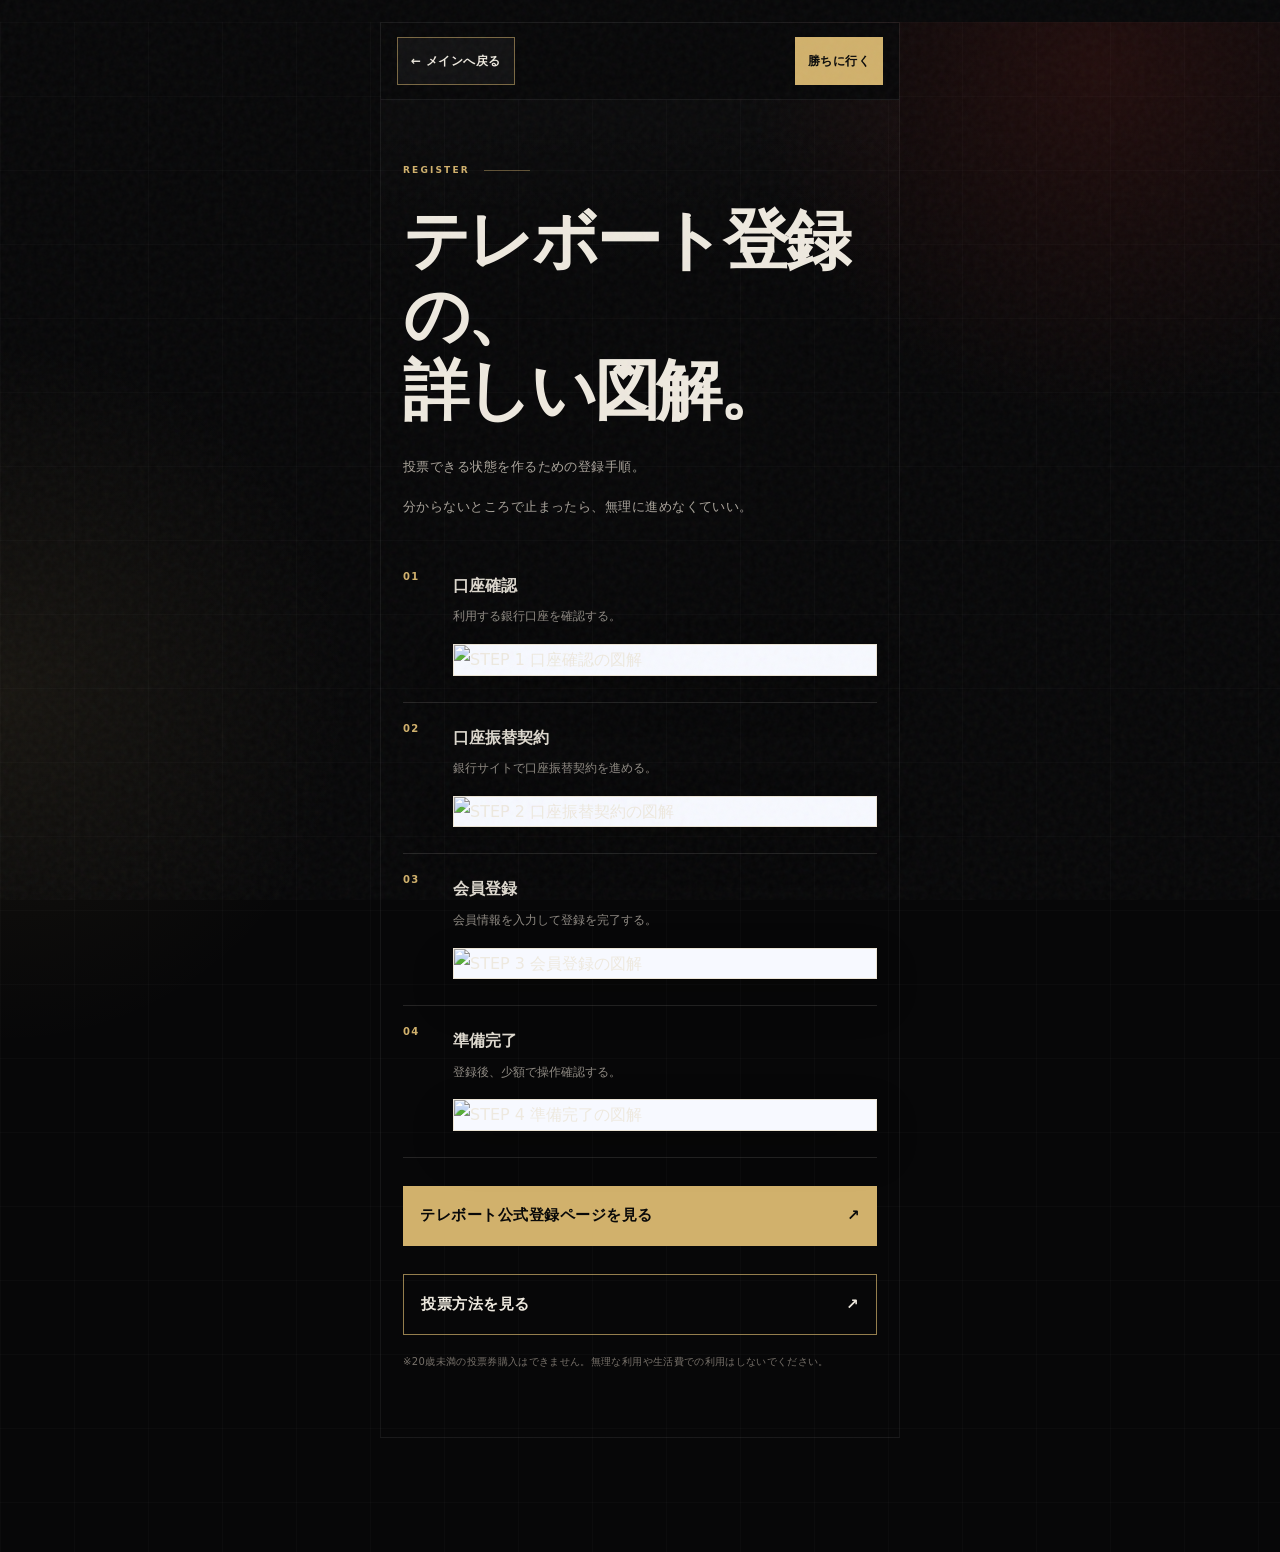
==== register.html @ 72291a84 "Add files via upload" ====
<!doctype html>
<html lang="ja">
<head>
  <meta charset="utf-8">
  <meta name="viewport" content="width=device-width, initial-scale=1">
  <title>TRAVIS | テレボート登録</title>
  <link rel="icon" href="./favicon.svg">
  <link rel="stylesheet" href="./style.css">
</head>
<body>
  <div class="site-shell">
    <header class="detail-header">
      <a class="back-main" href="./index.html#how">← メインへ戻る</a>
      <a class="header-cta" href="https://lin.ee/YRAiTYb">勝ちに行く</a>
    </header>

    <main>
      <section class="section detail-hero">
        <p class="label">REGISTER</p>
        <h1>テレボート登録の、<br>詳しい図解。</h1>
        <div class="copy">
          <p>投票できる状態を作るための登録手順。</p>
          <p>分からないところで止まったら、無理に進めなくていい。</p>
        </div>
      </section>

      <section class="section detail-steps">
        <ol class="steps">
          <li><small>01</small><div><b>口座確認</b><p>利用する銀行口座を確認する。</p><figure class="step-illustration wide"><img src="./assets/register-step-1.png" alt="STEP 1 口座確認の図解"></figure></div></li>
          <li><small>02</small><div><b>口座振替契約</b><p>銀行サイトで口座振替契約を進める。</p><figure class="step-illustration wide"><img src="./assets/register-step-2.png" alt="STEP 2 口座振替契約の図解"></figure></div></li>
          <li><small>03</small><div><b>会員登録</b><p>会員情報を入力して登録を完了する。</p><figure class="step-illustration wide"><img src="./assets/register-step-3.png" alt="STEP 3 会員登録の図解"></figure></div></li>
          <li><small>04</small><div><b>準備完了</b><p>登録後、少額で操作確認する。</p><figure class="step-illustration wide"><img src="./assets/register-step-4.png" alt="STEP 4 準備完了の図解"></figure></div></li>
        </ol>

        <a class="primary-cta" href="https://www.boatrace.jp/bosyu/">テレボート公式登録ページを見る <i>↗</i></a>
        <a class="secondary-cta" href="./vote.html">投票方法を見る <i>↗</i></a>
        <p class="safety-note">※20歳未満の投票券購入はできません。無理な利用や生活費での利用はしないでください。</p>
      </section>
    </main>
  </div>
</body>
</html>
---- style.css ----
@font-face{
  font-family:"TRAVIS Hand";
  src:url("./assets/Yomogi-Regular.ttf") format("truetype");
  font-weight:400;
  font-style:normal;
  font-display:swap;
}

:root{
  --bg:#070708;
  --panel:#111113;
  --panel2:#171719;
  --paper:#eee9df;
  --muted:#918c84;
  --dim:#625e58;
  --line:rgba(238,233,223,.13);
  --gold:#d1b16c;
  --red:#c74a40;
  --serif:"Yu Mincho","Hiragino Mincho ProN","Noto Serif JP",serif;
  --sans:"Noto Sans JP","Yu Gothic",system-ui,sans-serif;
}

*{box-sizing:border-box}
html{background:var(--bg);scroll-behavior:smooth}
body{
  margin:0;
  min-height:100svh;
  padding:0 0 92px;
  overflow-x:hidden;
  color:var(--paper);
  background:
    radial-gradient(circle at 86% 3%,rgba(151,39,31,.18),transparent 22rem),
    radial-gradient(circle at 0 44%,rgba(209,177,108,.08),transparent 22rem),
    linear-gradient(rgba(255,255,255,.018) 1px,transparent 1px),
    linear-gradient(90deg,rgba(255,255,255,.018) 1px,transparent 1px),
    var(--bg);
  background-size:auto,auto,74px 74px,74px 74px,auto;
  font-family:var(--sans);
  line-height:1.85;
  font-feature-settings:"palt";
}
body:before{
  position:fixed;
  z-index:999;
  inset:0;
  pointer-events:none;
  opacity:.045;
  content:"";
  background-image:url("data:image/svg+xml,%3Csvg viewBox='0 0 180 180' xmlns='http://www.w3.org/2000/svg'%3E%3Cfilter id='n'%3E%3CfeTurbulence type='fractalNoise' baseFrequency='.85' numOctaves='4'/%3E%3C/filter%3E%3Crect width='100%25' height='100%25' filter='url(%23n)'/%3E%3C/svg%3E");
}
a{color:inherit;text-decoration:none}
img{max-width:100%;display:block}

.site-shell{
  width:min(100%,520px);
  margin:0 auto;
  border-inline:1px solid rgba(255,255,255,.05);
  background:linear-gradient(180deg,rgba(255,255,255,.018),transparent 260px);
}

.site-header,.detail-header{
  position:sticky;
  z-index:40;
  top:0;
  display:flex;
  align-items:center;
  justify-content:space-between;
  gap:12px;
  min-height:64px;
  padding:14px 16px;
  border-bottom:1px solid rgba(255,255,255,.07);
  background:rgba(7,7,8,.9);
  backdrop-filter:blur(16px);
}
.brand{display:inline-flex;align-items:center;gap:10px;font:800 12px/1 var(--sans);letter-spacing:.12em}
.brand-mark{display:grid;width:31px;height:31px;place-items:center;border:1px solid rgba(209,177,108,.65);color:var(--gold);font-family:var(--serif)}
.header-cta,.back-main{display:inline-flex;min-height:48px;align-items:center;justify-content:center;padding:10px 13px;color:#090909;background:var(--gold);font-size:12px;font-weight:900;letter-spacing:.035em}
.back-main{color:var(--paper);background:rgba(255,255,255,.04);border:1px solid rgba(209,177,108,.55)}

.section{padding:66px 22px}
.label{display:flex;align-items:center;gap:14px;margin:0 0 28px;color:var(--gold);font:800 9px/1 var(--sans);letter-spacing:.24em}
.label:after{width:46px;height:1px;background:rgba(209,177,108,.42);content:""}
h1,h2,h3{margin:0;font-family:var(--serif);font-weight:600;letter-spacing:-.055em}
h1{font-size:clamp(42px,13vw,66px);line-height:1.14}
h2{font-size:clamp(31px,8.8vw,44px);line-height:1.45}
h1 span{display:block;margin-top:8px;color:#aaa59d;font-size:.44em;letter-spacing:-.04em}
h1 em{color:var(--gold);font-style:normal}
.hero-utilities,.hero-rise{white-space:nowrap}
.hero-utilities{font-size:.58em;letter-spacing:-.07em}
.hero-rise{font-size:.4em;letter-spacing:-.045em}
.hero-rise em{font-size:1.35em;font-weight:700}
.copy{margin:26px 0 0;color:#aaa49b;font-size:13px;letter-spacing:.035em}
.copy p{margin:0 0 16px}
.red{color:var(--red)}
.gold{color:var(--gold)}

.hero{min-height:100svh;padding-top:54px}
.hero-lead{margin:28px 0 0;padding-left:16px;border-left:1px solid var(--red);color:#d7d0c4;font-family:var(--serif);font-size:15px;line-height:1.95}
.hero-photo{position:relative;height:390px;margin:36px -4px 0;overflow:hidden;border:1px solid var(--line);background:#0e0e10}
.hero-photo img{width:100%;height:100%;object-fit:cover;object-position:68% center;filter:brightness(.74) saturate(.76) contrast(1.04)}
.hero-photo:after,.image-card:after{position:absolute;inset:0;background:linear-gradient(180deg,rgba(4,4,5,.02),rgba(4,4,5,.12) 44%,rgba(4,4,5,.78));content:""}
.hero-photo figcaption{position:absolute;z-index:2;right:18px;bottom:16px;left:18px;display:grid;grid-template-columns:auto 1fr;gap:3px 13px;color:#ddd7cb;font-family:var(--serif)}
.hero-photo small{color:var(--gold);font:800 8px var(--sans);letter-spacing:.2em}
.hero-photo b{font-size:16px;letter-spacing:.04em}

.primary-cta,.secondary-cta{
  display:grid;
  grid-template-columns:1fr auto;
  align-items:center;
  gap:12px;
  min-height:54px;
  width:100%;
  margin-top:28px;
  padding:16px 17px;
  color:#090909;
  background:var(--gold);
  font-size:15px;
  font-weight:900;
  letter-spacing:.035em;
}
.secondary-cta{color:var(--paper);background:transparent;border:1px solid rgba(209,177,108,.7)}
.primary-cta i,.secondary-cta i{font-style:normal}
.primary-cta.line-cta{
  color:#fff;
  background:linear-gradient(135deg,#06c755,#00a843);
  box-shadow:0 12px 34px rgba(6,199,85,.22);
}
.primary-cta.line-cta i{
  color:#fff;
}

.image-card{position:relative;height:250px;margin:30px 0 0;overflow:hidden;border:1px solid var(--line);background:#111}
.image-card img{width:100%;height:100%;object-fit:cover}
.image-card.paper img{object-position:center top;filter:brightness(.68) saturate(.74) sepia(.14)}
.image-card figcaption{position:absolute;z-index:2;right:16px;bottom:14px;left:16px;color:#d7d1c5;font-size:11px;letter-spacing:.04em}

.big-answer{margin:22px 0 0;color:#e5dfd3;font:600 clamp(25px,7vw,38px)/1.55 var(--serif);letter-spacing:-.045em}
.recommend-grid,.two-card{display:grid;gap:13px;margin:32px 0 0}
.recommend-card,.guide-card{
  position:relative;
  display:grid;
  grid-template-columns:1fr auto;
  gap:7px 14px;
  min-height:112px;
  padding:20px 18px;
  border:1px solid rgba(209,177,108,.46);
  background:linear-gradient(135deg,rgba(209,177,108,.12),rgba(255,255,255,.025)),#121214;
}
.recommend-card figure{
  grid-column:1/-1;
  margin:-7px -5px 10px;
  overflow:hidden;
  border:1px solid rgba(255,255,255,.1);
  background:#080809;
}
.recommend-card figure img{
  width:100%;
  aspect-ratio:16/9;
  object-fit:cover;
  object-position:center;
}
.recommend-card small,.guide-card small{grid-column:1/-1;color:var(--gold);font:800 9px var(--sans);letter-spacing:.18em}
.recommend-card b,.guide-card b{align-self:end;color:#eee7db;font-size:17px}
.recommend-card p,.guide-card p{grid-column:1/-1;margin:0;color:#8f8a82;font-size:12px}
.recommend-card i{
  display:inline-flex;
  min-height:48px;
  align-items:center;
  justify-content:center;
  align-self:end;
  justify-self:start;
  padding:11px 14px;
  color:#090909;
  background:var(--gold);
  font-style:normal;
  font-size:12px;
  font-weight:900;
  letter-spacing:.035em;
}
.guide-card span{align-self:end;color:var(--gold);font-size:12px;font-weight:900}

.safety-note{margin:18px 0 0;color:#77716a;font-size:10px;line-height:1.75;letter-spacing:.035em}

.slider-section{overflow:hidden}
.swipe-hint{display:inline-flex;margin:22px 0 14px;padding:7px 10px;color:#090909;background:var(--gold);font-size:11px;font-weight:900}
.slider{display:flex;gap:14px;margin:0 -22px 0 0;padding:0 22px 10px 0;overflow-x:auto;overflow-y:hidden;overscroll-behavior-x:contain;scroll-snap-type:x mandatory;scrollbar-width:none}
.slider::-webkit-scrollbar{display:none}
.slide-card{
  flex:0 0 84%;
  height:360px;
  padding:0;
  overflow:hidden;
  border:1px solid var(--line);
  background:#101012;
  scroll-snap-align:start;
  cursor:pointer;
}
.slide-card img{width:100%;height:100%;object-fit:cover}
.slider-dots{display:flex;justify-content:center;gap:7px;margin-top:12px}
.slider-dots span{width:7px;height:7px;border-radius:50%;background:#4d4944}
.slider-dots span.active{background:var(--gold)}

.final-section{min-height:78svh;display:flex;flex-direction:column;justify-content:center;text-align:left}
.primary-cta.final{margin-top:36px}
.footer{padding:42px 22px 28px;border-top:1px solid var(--line);color:#66615b;font-size:10px;letter-spacing:.08em}

.bottom-nav{
  position:fixed;
  z-index:1000;
  right:0;
  bottom:0;
  left:0;
  display:grid;
  grid-template-columns:repeat(4,1fr);
  width:min(100%,520px);
  margin:0 auto;
  padding:8px 8px calc(8px + env(safe-area-inset-bottom));
  border-top:1px solid rgba(209,177,108,.36);
  background:rgba(7,7,8,.94);
  backdrop-filter:blur(16px);
}
.bottom-nav a{display:flex;min-height:50px;align-items:center;justify-content:center;border-right:1px solid rgba(255,255,255,.08);color:#aaa49b;font-size:11px;font-weight:900}
.bottom-nav a:last-child{border-right:0}
.bottom-nav a.win{color:#090909;background:var(--gold)}

.detail-hero{padding-bottom:24px}
.detail-steps{padding-top:12px}
.steps{display:grid;gap:20px;margin:0;padding:0;list-style:none}
.steps li{display:grid;grid-template-columns:38px 1fr;gap:12px;padding-bottom:22px;border-bottom:1px solid var(--line)}
.steps small{color:var(--gold);font:800 10px var(--sans);letter-spacing:.14em}
.steps b{display:block;color:#ddd8ce;font-size:16px}
.steps p{margin:6px 0 0;color:#8e8982;font-size:12px;line-height:1.8}
.step-illustration{margin:16px 0 4px;overflow:hidden;border:1px solid rgba(209,177,108,.28);background:#f7f9ff;box-shadow:0 18px 42px rgba(0,0,0,.26)}
.step-illustration img{width:100%;height:auto;display:block}
.step-illustration.wide img{height:auto;object-fit:contain;object-position:center}
.step-illustration.tall{width:min(100%,360px);margin-right:auto;margin-left:auto}
.step-illustration.tall img{max-height:620px;object-fit:contain}

.lightbox{position:fixed;z-index:1200;inset:0;display:none;align-items:center;justify-content:center;padding:18px;background:rgba(0,0,0,.86)}
.lightbox.is-open{display:flex}
.lightbox img{max-width:100%;max-height:86svh;object-fit:contain;border:1px solid rgba(209,177,108,.45)}
.lightbox-close{position:absolute;top:14px;right:14px;width:48px;height:48px;border:1px solid rgba(209,177,108,.55);color:var(--paper);background:#0b0b0c;font-size:28px}

@media(min-width:720px){
  .site-shell{margin-block:22px;border:1px solid rgba(255,255,255,.06)}
}
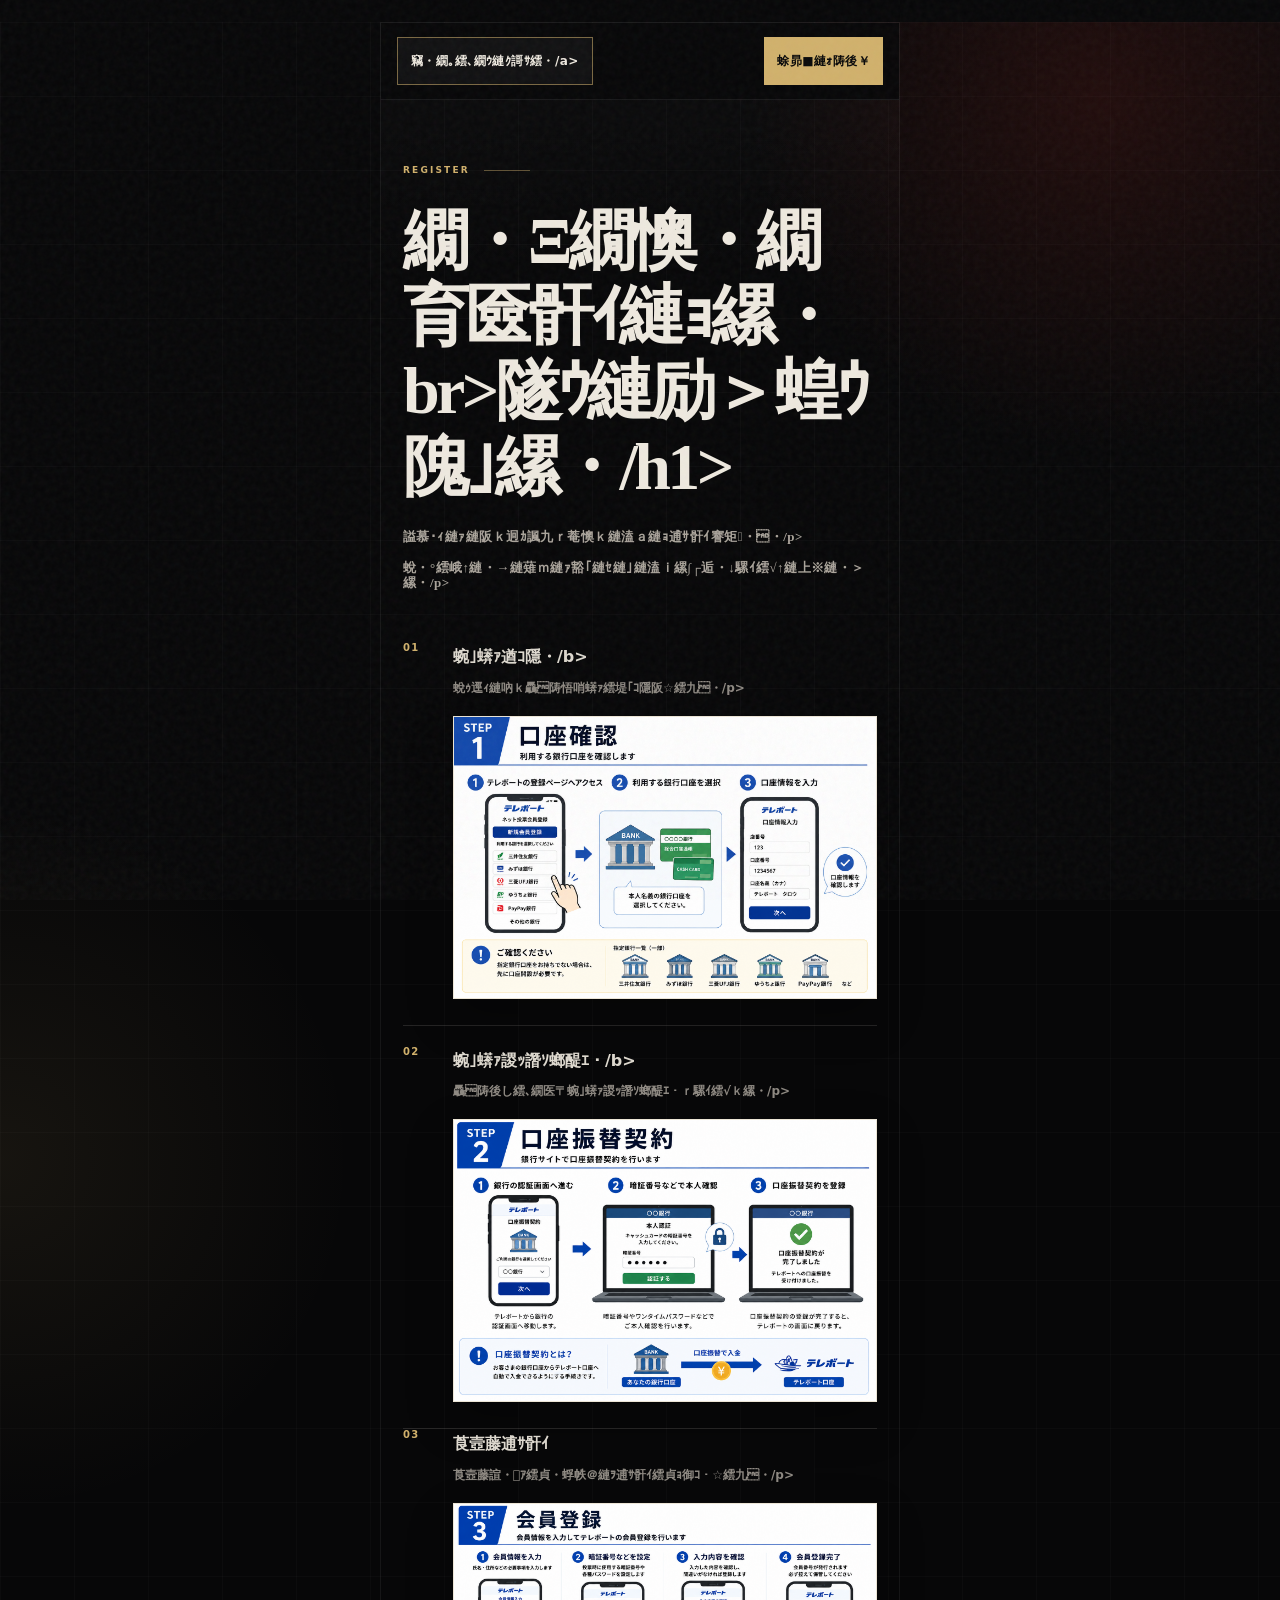
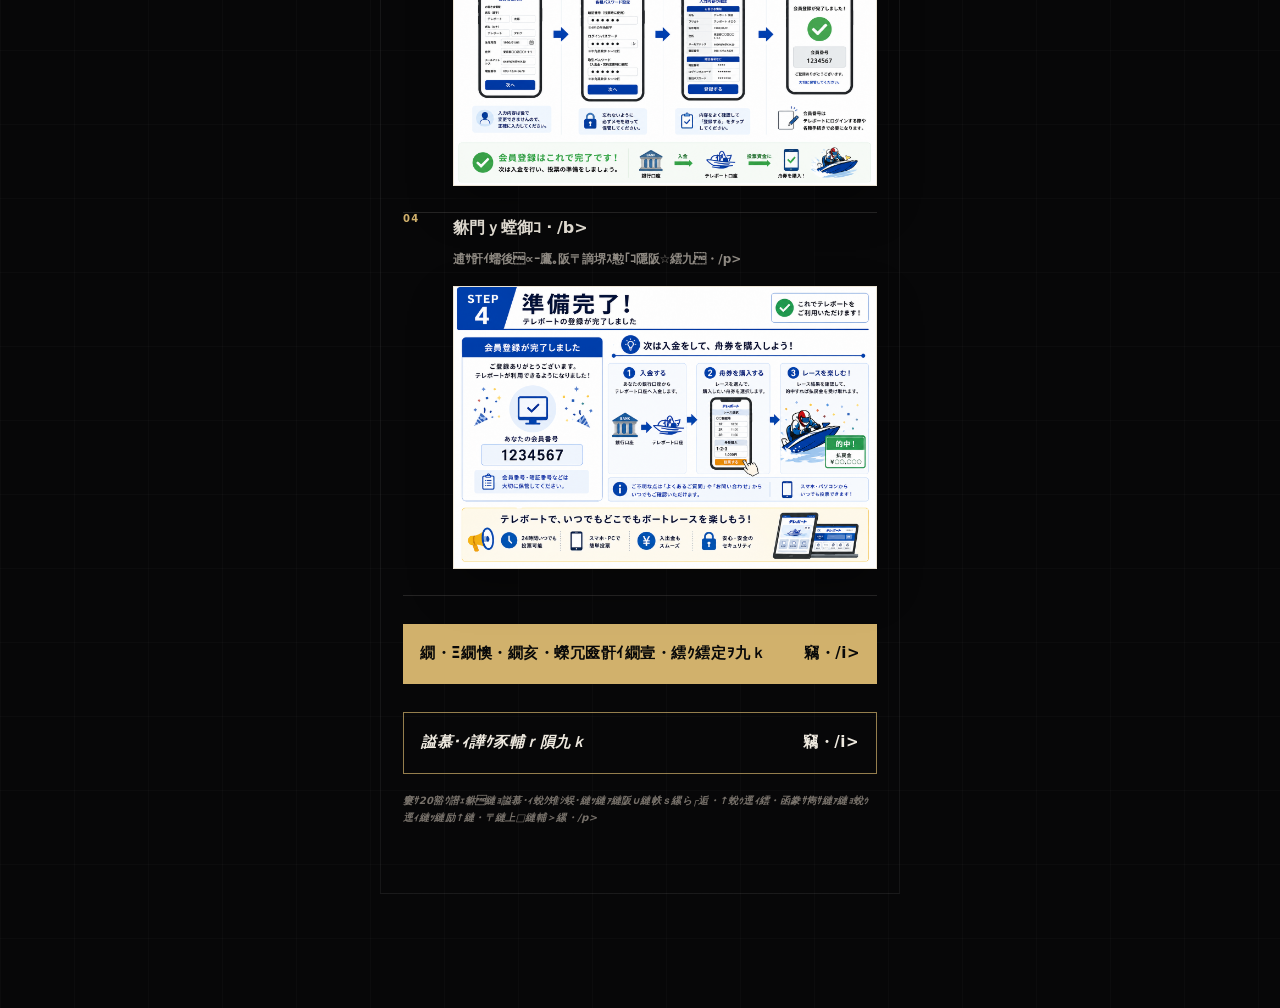
==== commit c4b16cd8: "Add files via upload" ====
--- a/register.html
+++ b/register.html
@@ -1,42 +1,43 @@
-<!doctype html>
+﻿<!doctype html>
 <html lang="ja">
 <head>
   <meta charset="utf-8">
   <meta name="viewport" content="width=device-width, initial-scale=1">
-  <title>TRAVIS | テレボート登録</title>
+  <title>TRAVIS | 繝・Ξ繝懊・繝育匳骭ｲ</title>
   <link rel="icon" href="./favicon.svg">
   <link rel="stylesheet" href="./style.css">
 </head>
 <body>
   <div class="site-shell">
     <header class="detail-header">
-      <a class="back-main" href="./index.html#how">← メインへ戻る</a>
-      <a class="header-cta" href="https://lin.ee/YRAiTYb">勝ちに行く</a>
+      <a class="back-main" href="./index.html#how">竊・繝｡繧､繝ｳ縺ｸ謌ｻ繧・/a>
+      <a class="header-cta" href="https://lin.ee/YRAiTYb">蜍昴■縺ｫ陦後￥</a>
     </header>
 
     <main>
       <section class="section detail-hero">
         <p class="label">REGISTER</p>
-        <h1>テレボート登録の、<br>詳しい図解。</h1>
+        <h1>繝・Ξ繝懊・繝育匳骭ｲ縺ｮ縲・br>隧ｳ縺励＞蝗ｳ隗｣縲・/h1>
         <div class="copy">
-          <p>投票できる状態を作るための登録手順。</p>
-          <p>分からないところで止まったら、無理に進めなくていい。</p>
+          <p>謚慕･ｨ縺ｧ縺阪ｋ迥ｶ諷九ｒ菴懊ｋ縺溘ａ縺ｮ逋ｻ骭ｲ謇矩・・/p>
+          <p>蛻・°繧峨↑縺・→縺薙ｍ縺ｧ豁｢縺ｾ縺｣縺溘ｉ縲∫┌逅・↓騾ｲ繧√↑縺上※縺・＞縲・/p>
         </div>
       </section>
 
       <section class="section detail-steps">
         <ol class="steps">
-          <li><small>01</small><div><b>口座確認</b><p>利用する銀行口座を確認する。</p><figure class="step-illustration wide"><img src="./assets/register-step-1.png" alt="STEP 1 口座確認の図解"></figure></div></li>
-          <li><small>02</small><div><b>口座振替契約</b><p>銀行サイトで口座振替契約を進める。</p><figure class="step-illustration wide"><img src="./assets/register-step-2.png" alt="STEP 2 口座振替契約の図解"></figure></div></li>
-          <li><small>03</small><div><b>会員登録</b><p>会員情報を入力して登録を完了する。</p><figure class="step-illustration wide"><img src="./assets/register-step-3.png" alt="STEP 3 会員登録の図解"></figure></div></li>
-          <li><small>04</small><div><b>準備完了</b><p>登録後、少額で操作確認する。</p><figure class="step-illustration wide"><img src="./assets/register-step-4.png" alt="STEP 4 準備完了の図解"></figure></div></li>
+          <li><small>01</small><div><b>蜿｣蠎ｧ遒ｺ隱・/b><p>蛻ｩ逕ｨ縺吶ｋ驫陦悟哨蠎ｧ繧堤｢ｺ隱阪☆繧九・/p><figure class="step-illustration wide"><img src="./register-step-1.png" alt="STEP 1 蜿｣蠎ｧ遒ｺ隱阪・蝗ｳ隗｣"></figure></div></li>
+          <li><small>02</small><div><b>蜿｣蠎ｧ謖ｯ譖ｿ螂醍ｴ・/b><p>驫陦後し繧､繝医〒蜿｣蠎ｧ謖ｯ譖ｿ螂醍ｴ・ｒ騾ｲ繧√ｋ縲・/p><figure class="step-illustration wide"><img src="./register-step-2.png" alt="STEP 2 蜿｣蠎ｧ謖ｯ譖ｿ螂醍ｴ・・蝗ｳ隗｣"></figure></div></li>
+          <li><small>03</small><div><b>莨壼藤逋ｻ骭ｲ</b><p>莨壼藤諠・ｱ繧貞・蜉帙＠縺ｦ逋ｻ骭ｲ繧貞ｮ御ｺ・☆繧九・/p><figure class="step-illustration wide"><img src="./register-step-3.png" alt="STEP 3 莨壼藤逋ｻ骭ｲ縺ｮ蝗ｳ隗｣"></figure></div></li>
+          <li><small>04</small><div><b>貅門ｙ螳御ｺ・/b><p>逋ｻ骭ｲ蠕後∝ｰ鷹｡阪〒謫堺ｽ懃｢ｺ隱阪☆繧九・/p><figure class="step-illustration wide"><img src="./register-step-4.png" alt="STEP 4 貅門ｙ螳御ｺ・・蝗ｳ隗｣"></figure></div></li>
         </ol>
 
-        <a class="primary-cta" href="https://www.boatrace.jp/bosyu/">テレボート公式登録ページを見る <i>↗</i></a>
-        <a class="secondary-cta" href="./vote.html">投票方法を見る <i>↗</i></a>
-        <p class="safety-note">※20歳未満の投票券購入はできません。無理な利用や生活費での利用はしないでください。</p>
+        <a class="primary-cta" href="https://www.boatrace.jp/bosyu/">繝・Ξ繝懊・繝亥・蠑冗匳骭ｲ繝壹・繧ｸ繧定ｦ九ｋ <i>竊・/i></a>
+        <a class="secondary-cta" href="./vote.html">謚慕･ｨ譁ｹ豕輔ｒ隕九ｋ <i>竊・/i></a>
+        <p class="safety-note">窶ｻ20豁ｳ譛ｪ貅縺ｮ謚慕･ｨ蛻ｸ雉ｼ蜈･縺ｯ縺ｧ縺阪∪縺帙ｓ縲ら┌逅・↑蛻ｩ逕ｨ繧・函豢ｻ雋ｻ縺ｧ縺ｮ蛻ｩ逕ｨ縺ｯ縺励↑縺・〒縺上□縺輔＞縲・/p>
       </section>
     </main>
   </div>
 </body>
 </html>
+
--- a/style.css
+++ b/style.css
@@ -1,6 +1,6 @@
-@font-face{
+﻿@font-face{
   font-family:"TRAVIS Hand";
-  src:url("./assets/Yomogi-Regular.ttf") format("truetype");
+  src:url("./Yomogi-Regular.ttf") format("truetype");
   font-weight:400;
   font-style:normal;
   font-display:swap;
@@ -244,3 +244,4 @@
 @media(min-width:720px){
   .site-shell{margin-block:22px;border:1px solid rgba(255,255,255,.06)}
 }
+
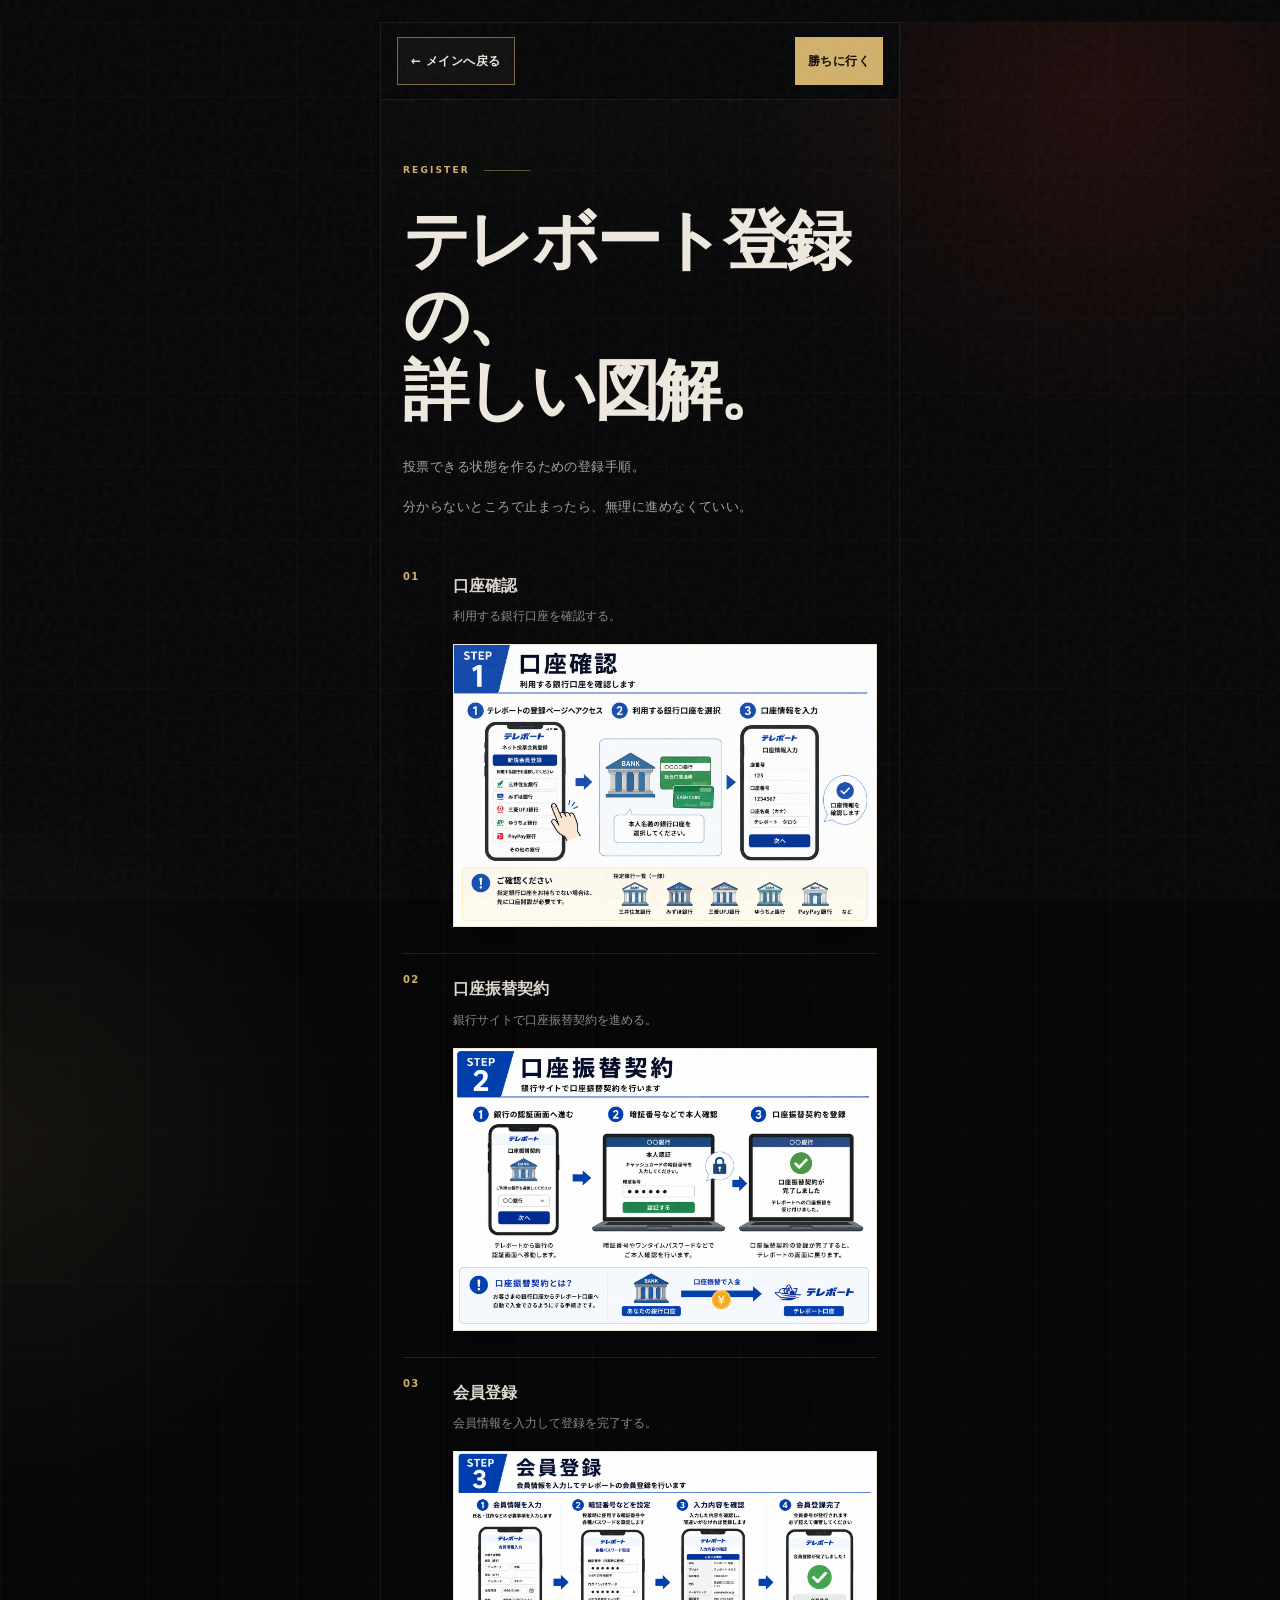
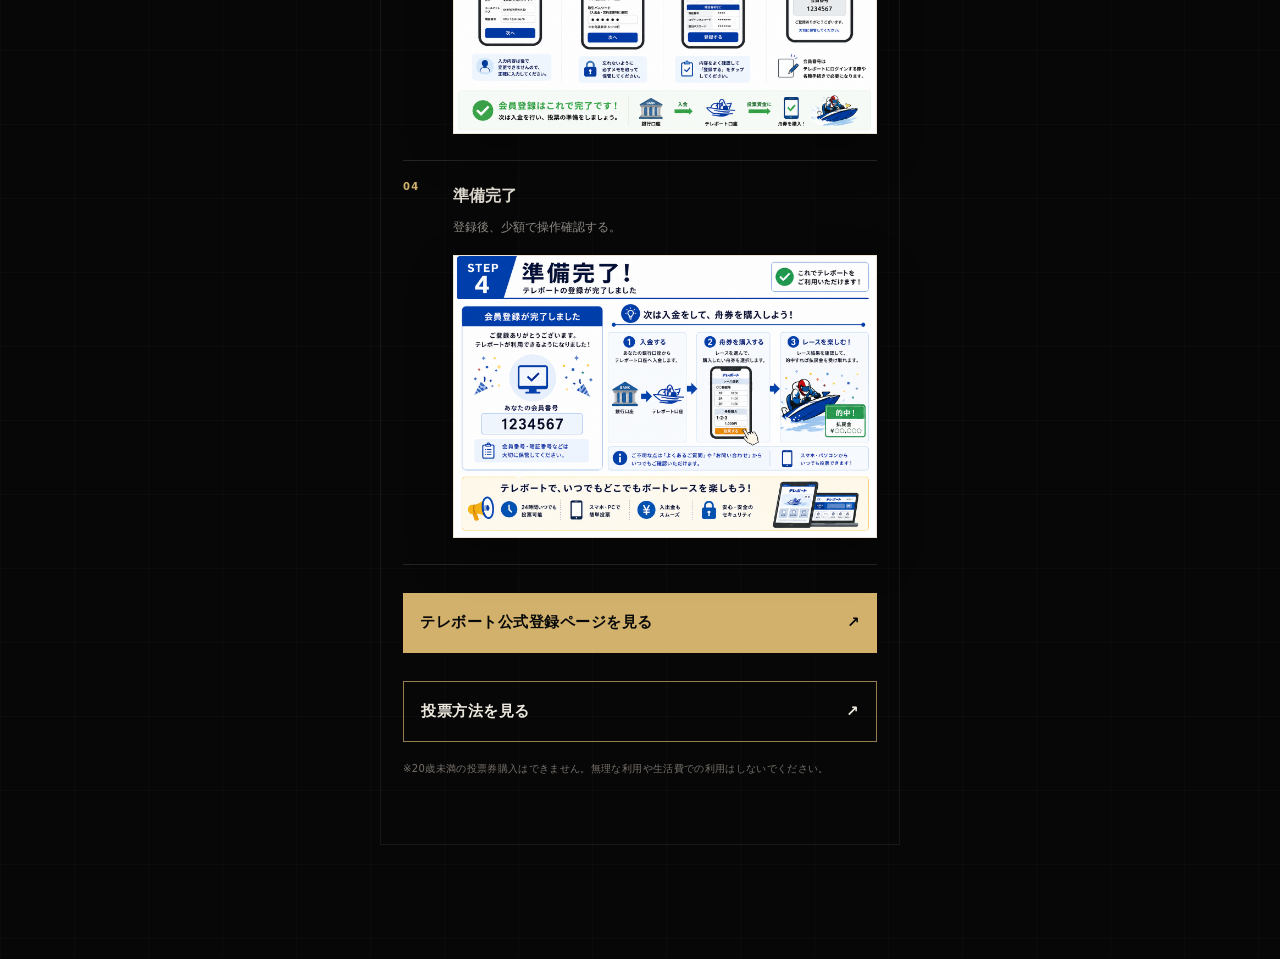
==== commit 40110077: "Add files via upload" ====
--- a/register.html
+++ b/register.html
@@ -1,43 +1,78 @@
-﻿<!doctype html>
+<!doctype html>
 <html lang="ja">
 <head>
   <meta charset="utf-8">
   <meta name="viewport" content="width=device-width, initial-scale=1">
-  <title>TRAVIS | 繝・Ξ繝懊・繝育匳骭ｲ</title>
+  <title>TRAVIS | &#12486;&#12524;&#12508;&#12540;&#12488;&#30331;&#37682;</title>
   <link rel="icon" href="./favicon.svg">
   <link rel="stylesheet" href="./style.css">
 </head>
 <body>
   <div class="site-shell">
     <header class="detail-header">
-      <a class="back-main" href="./index.html#how">竊・繝｡繧､繝ｳ縺ｸ謌ｻ繧・/a>
-      <a class="header-cta" href="https://lin.ee/YRAiTYb">蜍昴■縺ｫ陦後￥</a>
+      <a class="back-main" href="./index.html#how">&#8592; &#12513;&#12452;&#12531;&#12408;&#25147;&#12427;</a>
+      <a class="header-cta" href="https://lin.ee/YRAiTYb">&#21213;&#12385;&#12395;&#34892;&#12367;</a>
     </header>
 
     <main>
       <section class="section detail-hero">
         <p class="label">REGISTER</p>
-        <h1>繝・Ξ繝懊・繝育匳骭ｲ縺ｮ縲・br>隧ｳ縺励＞蝗ｳ隗｣縲・/h1>
+        <h1>&#12486;&#12524;&#12508;&#12540;&#12488;&#30331;&#37682;&#12398;&#12289;<br>&#35443;&#12375;&#12356;&#22259;&#35299;&#12290;</h1>
         <div class="copy">
-          <p>謚慕･ｨ縺ｧ縺阪ｋ迥ｶ諷九ｒ菴懊ｋ縺溘ａ縺ｮ逋ｻ骭ｲ謇矩・・/p>
-          <p>蛻・°繧峨↑縺・→縺薙ｍ縺ｧ豁｢縺ｾ縺｣縺溘ｉ縲∫┌逅・↓騾ｲ繧√↑縺上※縺・＞縲・/p>
+          <p>&#25237;&#31080;&#12391;&#12365;&#12427;&#29366;&#24907;&#12434;&#20316;&#12427;&#12383;&#12417;&#12398;&#30331;&#37682;&#25163;&#38918;&#12290;</p>
+          <p>&#20998;&#12363;&#12425;&#12394;&#12356;&#12392;&#12371;&#12429;&#12391;&#27490;&#12414;&#12387;&#12383;&#12425;&#12289;&#28961;&#29702;&#12395;&#36914;&#12417;&#12394;&#12367;&#12390;&#12356;&#12356;&#12290;</p>
         </div>
       </section>
 
       <section class="section detail-steps">
         <ol class="steps">
-          <li><small>01</small><div><b>蜿｣蠎ｧ遒ｺ隱・/b><p>蛻ｩ逕ｨ縺吶ｋ驫陦悟哨蠎ｧ繧堤｢ｺ隱阪☆繧九・/p><figure class="step-illustration wide"><img src="./register-step-1.png" alt="STEP 1 蜿｣蠎ｧ遒ｺ隱阪・蝗ｳ隗｣"></figure></div></li>
-          <li><small>02</small><div><b>蜿｣蠎ｧ謖ｯ譖ｿ螂醍ｴ・/b><p>驫陦後し繧､繝医〒蜿｣蠎ｧ謖ｯ譖ｿ螂醍ｴ・ｒ騾ｲ繧√ｋ縲・/p><figure class="step-illustration wide"><img src="./register-step-2.png" alt="STEP 2 蜿｣蠎ｧ謖ｯ譖ｿ螂醍ｴ・・蝗ｳ隗｣"></figure></div></li>
-          <li><small>03</small><div><b>莨壼藤逋ｻ骭ｲ</b><p>莨壼藤諠・ｱ繧貞・蜉帙＠縺ｦ逋ｻ骭ｲ繧貞ｮ御ｺ・☆繧九・/p><figure class="step-illustration wide"><img src="./register-step-3.png" alt="STEP 3 莨壼藤逋ｻ骭ｲ縺ｮ蝗ｳ隗｣"></figure></div></li>
-          <li><small>04</small><div><b>貅門ｙ螳御ｺ・/b><p>逋ｻ骭ｲ蠕後∝ｰ鷹｡阪〒謫堺ｽ懃｢ｺ隱阪☆繧九・/p><figure class="step-illustration wide"><img src="./register-step-4.png" alt="STEP 4 貅門ｙ螳御ｺ・・蝗ｳ隗｣"></figure></div></li>
+          <li>
+            <small>01</small>
+            <div>
+              <b>&#21475;&#24231;&#30906;&#35469;</b>
+              <p>&#21033;&#29992;&#12377;&#12427;&#37504;&#34892;&#21475;&#24231;&#12434;&#30906;&#35469;&#12377;&#12427;&#12290;</p>
+              <figure class="step-illustration wide">
+                <img src="./register-step-1.png" alt="STEP 1 &#21475;&#24231;&#30906;&#35469;&#12398;&#22259;&#35299;">
+              </figure>
+            </div>
+          </li>
+          <li>
+            <small>02</small>
+            <div>
+              <b>&#21475;&#24231;&#25391;&#26367;&#22865;&#32004;</b>
+              <p>&#37504;&#34892;&#12469;&#12452;&#12488;&#12391;&#21475;&#24231;&#25391;&#26367;&#22865;&#32004;&#12434;&#36914;&#12417;&#12427;&#12290;</p>
+              <figure class="step-illustration wide">
+                <img src="./register-step-2.png" alt="STEP 2 &#21475;&#24231;&#25391;&#26367;&#22865;&#32004;&#12398;&#22259;&#35299;">
+              </figure>
+            </div>
+          </li>
+          <li>
+            <small>03</small>
+            <div>
+              <b>&#20250;&#21729;&#30331;&#37682;</b>
+              <p>&#20250;&#21729;&#24773;&#22577;&#12434;&#20837;&#21147;&#12375;&#12390;&#30331;&#37682;&#12434;&#23436;&#20102;&#12377;&#12427;&#12290;</p>
+              <figure class="step-illustration wide">
+                <img src="./register-step-3.png" alt="STEP 3 &#20250;&#21729;&#30331;&#37682;&#12398;&#22259;&#35299;">
+              </figure>
+            </div>
+          </li>
+          <li>
+            <small>04</small>
+            <div>
+              <b>&#28310;&#20633;&#23436;&#20102;</b>
+              <p>&#30331;&#37682;&#24460;&#12289;&#23569;&#38989;&#12391;&#25805;&#20316;&#30906;&#35469;&#12377;&#12427;&#12290;</p>
+              <figure class="step-illustration wide">
+                <img src="./register-step-4.png" alt="STEP 4 &#28310;&#20633;&#23436;&#20102;&#12398;&#22259;&#35299;">
+              </figure>
+            </div>
+          </li>
         </ol>
 
-        <a class="primary-cta" href="https://www.boatrace.jp/bosyu/">繝・Ξ繝懊・繝亥・蠑冗匳骭ｲ繝壹・繧ｸ繧定ｦ九ｋ <i>竊・/i></a>
-        <a class="secondary-cta" href="./vote.html">謚慕･ｨ譁ｹ豕輔ｒ隕九ｋ <i>竊・/i></a>
-        <p class="safety-note">窶ｻ20豁ｳ譛ｪ貅縺ｮ謚慕･ｨ蛻ｸ雉ｼ蜈･縺ｯ縺ｧ縺阪∪縺帙ｓ縲ら┌逅・↑蛻ｩ逕ｨ繧・函豢ｻ雋ｻ縺ｧ縺ｮ蛻ｩ逕ｨ縺ｯ縺励↑縺・〒縺上□縺輔＞縲・/p>
+        <a class="primary-cta" href="https://www.boatrace.jp/bosyu/">&#12486;&#12524;&#12508;&#12540;&#12488;&#20844;&#24335;&#30331;&#37682;&#12506;&#12540;&#12472;&#12434;&#35211;&#12427; <i>&#8599;</i></a>
+        <a class="secondary-cta" href="./vote.html">&#25237;&#31080;&#26041;&#27861;&#12434;&#35211;&#12427; <i>&#8599;</i></a>
+        <p class="safety-note">&#8251;20&#27507;&#26410;&#28288;&#12398;&#25237;&#31080;&#21048;&#36092;&#20837;&#12399;&#12391;&#12365;&#12414;&#12379;&#12435;&#12290;&#28961;&#29702;&#12394;&#21033;&#29992;&#12420;&#29983;&#27963;&#36027;&#12391;&#12398;&#21033;&#29992;&#12399;&#12375;&#12394;&#12356;&#12391;&#12367;&#12384;&#12373;&#12356;&#12290;</p>
       </section>
     </main>
   </div>
 </body>
 </html>
-
--- a/style.css
+++ b/style.css
@@ -159,6 +159,7 @@
   object-fit:cover;
   object-position:center;
 }
+.recommend-card-top figure img{object-position:center top}
 .recommend-card small,.guide-card small{grid-column:1/-1;color:var(--gold);font:800 9px var(--sans);letter-spacing:.18em}
 .recommend-card b,.guide-card b{align-self:end;color:#eee7db;font-size:17px}
 .recommend-card p,.guide-card p{grid-column:1/-1;margin:0;color:#8f8a82;font-size:12px}
